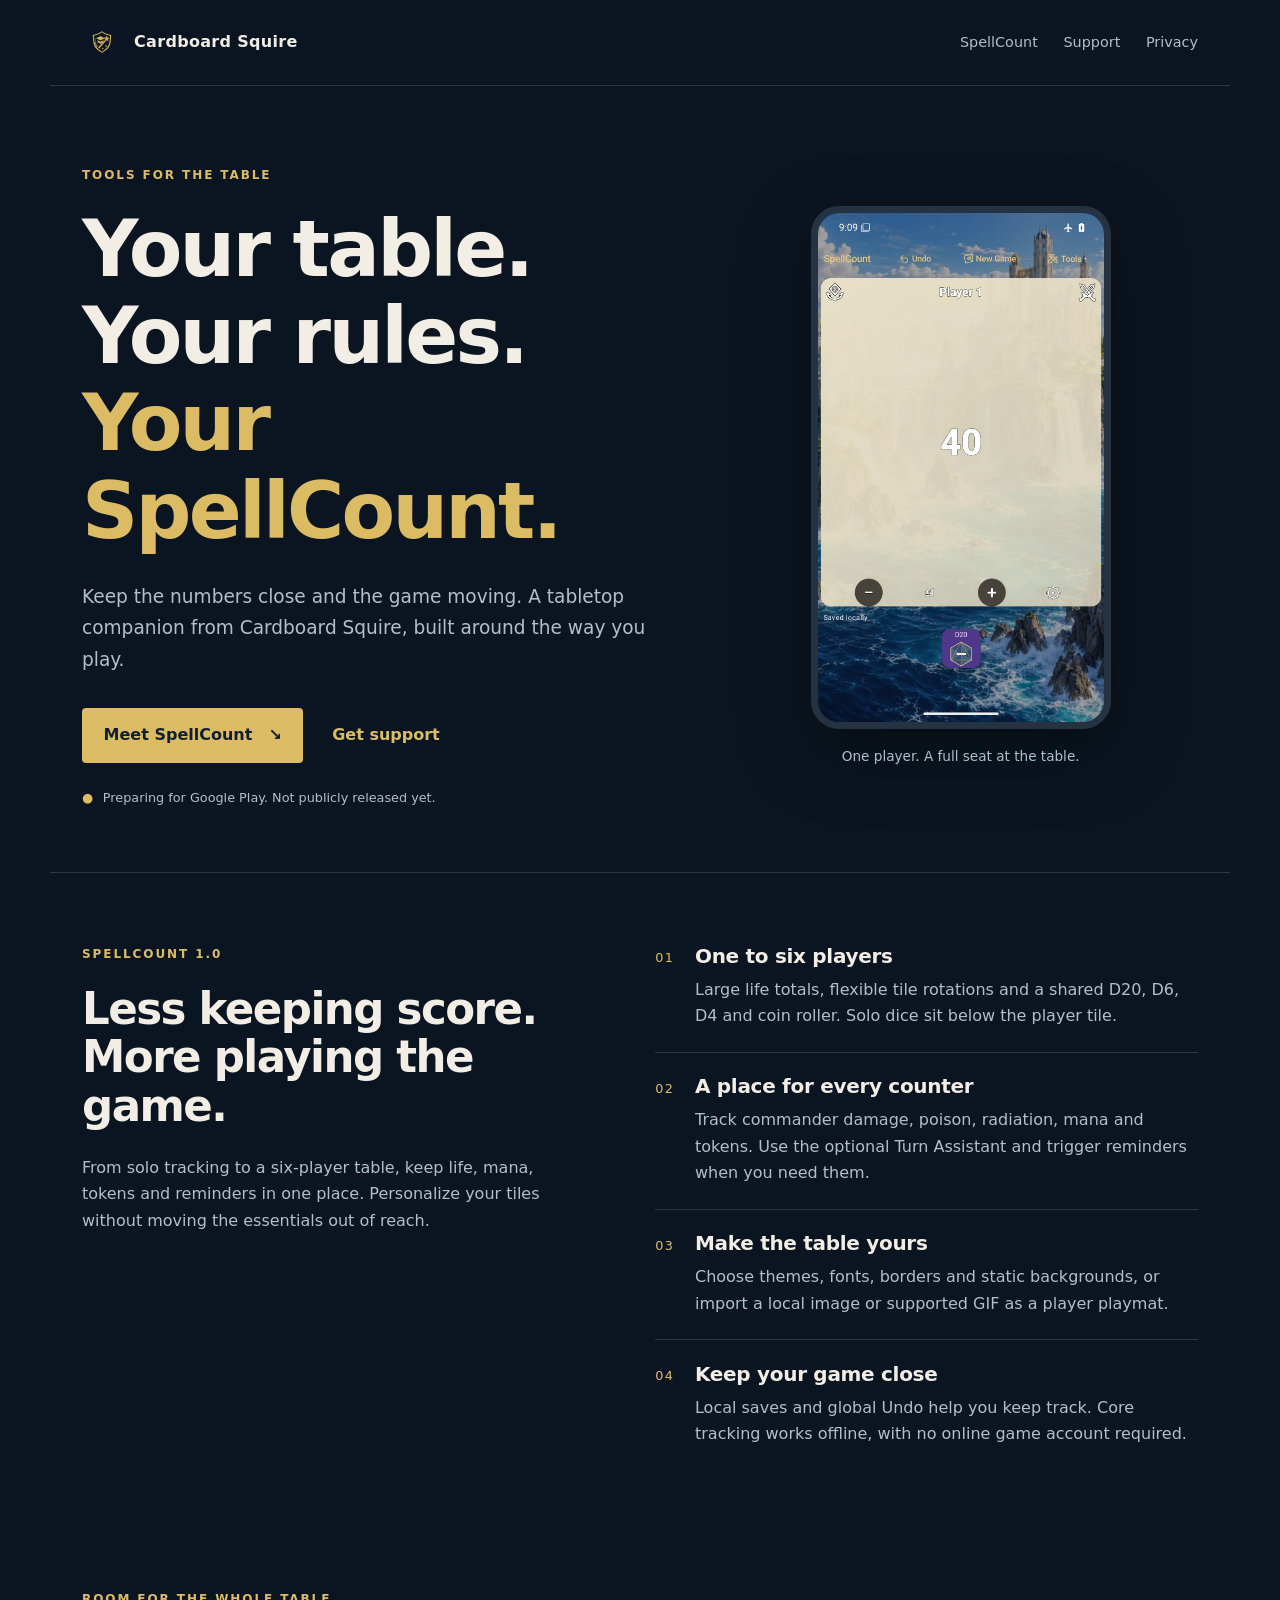
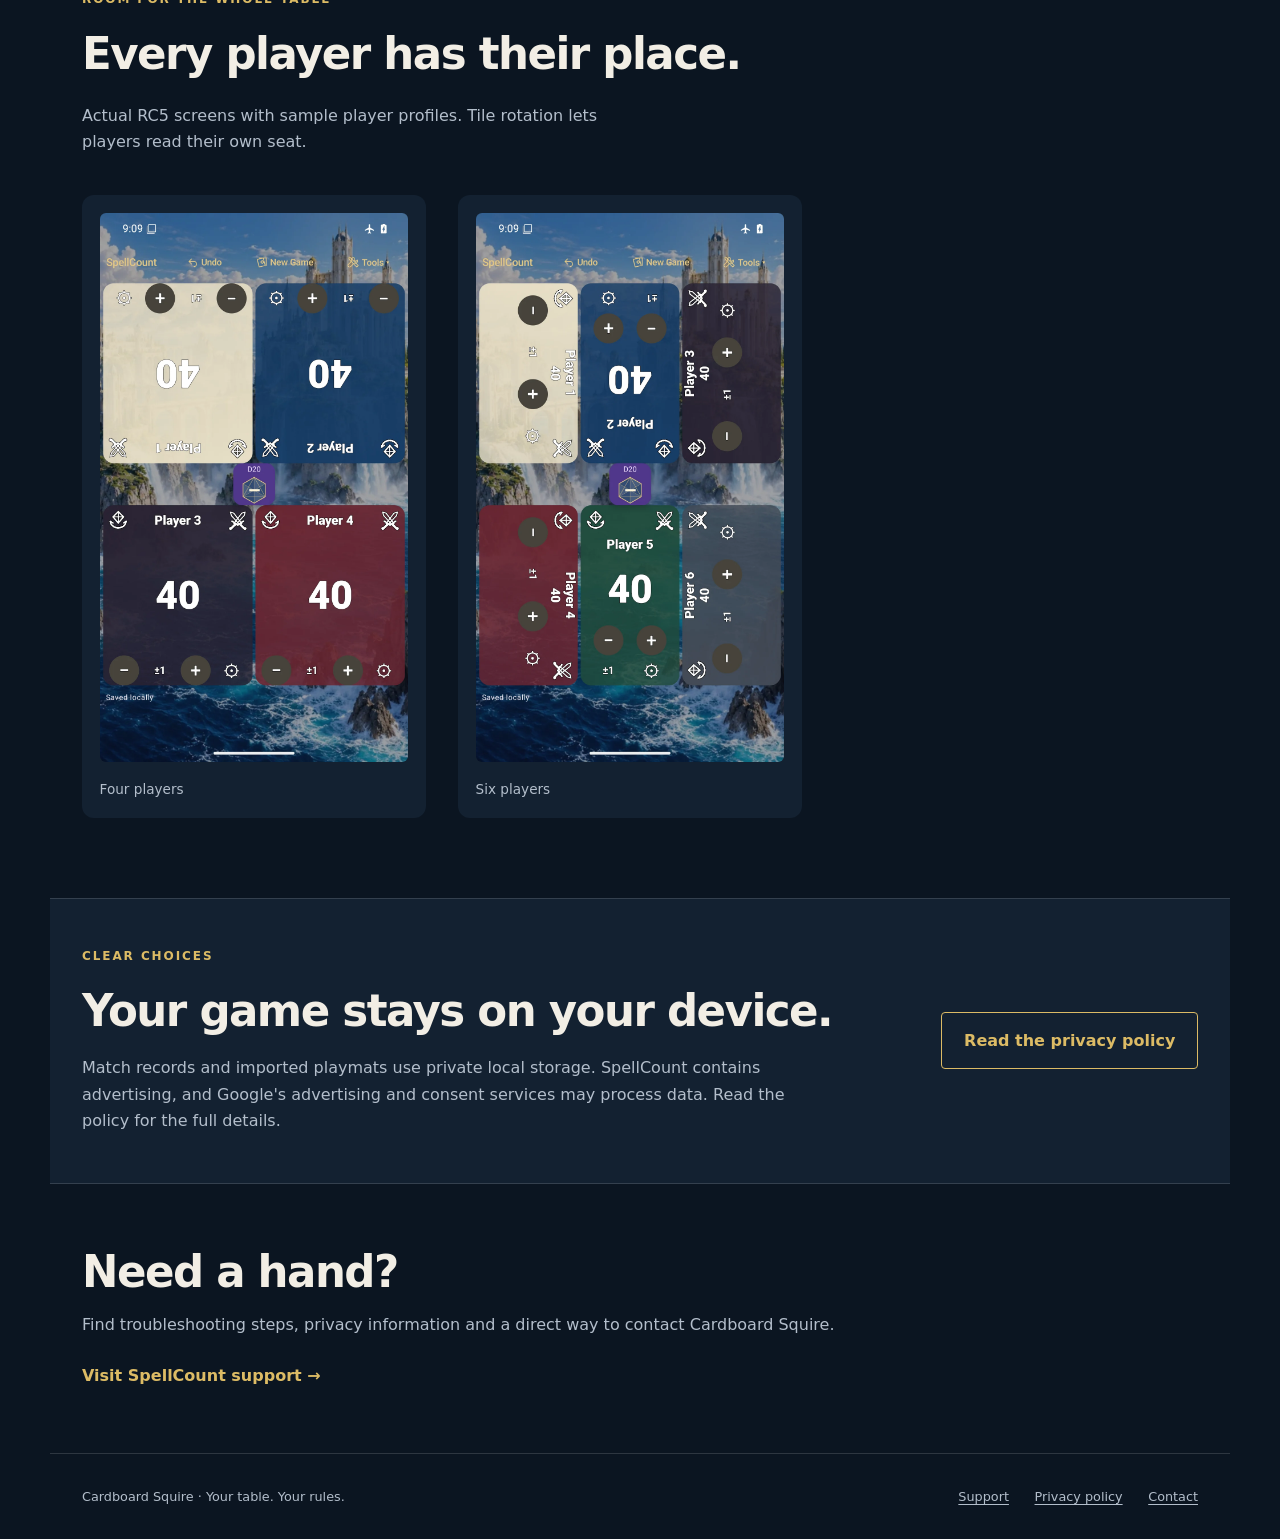
==== index.html @ 97d4a0c2 "Publish Cardboard Squire website and SpellCount support" ====
<!doctype html><html lang="en"><head><meta charset="utf-8"><meta name="viewport" content="width=device-width,initial-scale=1"><meta name="description" content="Meet SpellCount, a local tabletop tracker for one to six players, from Cardboard Squire."><title>Cardboard Squire — SpellCount</title><link rel="icon" href="assets/cardboard-squire.svg" type="image/svg+xml"><link rel="stylesheet" href="style.css"></head><body><a class="skip" href="#main">Skip to content</a><header class="site-header"><a class="brand" href="index.html"><img src="assets/cardboard-squire.svg" alt="" width="40" height="40"><span>Cardboard Squire</span></a><nav aria-label="Main navigation"><a href="index.html#spellcount">SpellCount</a><a href="support.html">Support</a><a href="privacy.html">Privacy</a></nav></header><main id="main"><section class="hero" aria-labelledby="hero-title"><div class="hero-copy"><p class="eyebrow">Tools for the table</p><h1 id="hero-title">Your table.<br>Your rules.<br><span>Your SpellCount.</span></h1><p class="lead">Keep the numbers close and the game moving. A tabletop companion from Cardboard Squire, built around the way you play.</p><div class="actions"><a class="button" href="#spellcount">Meet SpellCount <span aria-hidden="true">↘</span></a><a class="text-link" href="support.html">Get support</a></div><p class="release-status"><span aria-hidden="true">●</span> Preparing for Google Play. Not publicly released yet.</p></div><figure class="hero-phone"><div class="phone-shell"><img src="assets/spellcount-1-players.webp" alt="SpellCount solo layout with a large life total and a separate D20 button below the tile" width="1080" height="1920" fetchpriority="high"></div><figcaption>One player. A full seat at the table.</figcaption></figure></section><section class="product" id="spellcount" aria-labelledby="product-title"><div class="section-heading"><p class="eyebrow">SpellCount 1.0</p><h2 id="product-title">Less keeping score.<br>More playing the game.</h2><p>From solo tracking to a six-player table, keep life, mana, tokens and reminders in one place. Personalize your tiles without moving the essentials out of reach.</p></div><div class="feature-list"><article><span class="feature-number">01</span><div><h3>One to six players</h3><p>Large life totals, flexible tile rotations and a shared D20, D6, D4 and coin roller. Solo dice sit below the player tile.</p></div></article><article><span class="feature-number">02</span><div><h3>A place for every counter</h3><p>Track commander damage, poison, radiation, mana and tokens. Use the optional Turn Assistant and trigger reminders when you need them.</p></div></article><article><span class="feature-number">03</span><div><h3>Make the table yours</h3><p>Choose themes, fonts, borders and static backgrounds, or import a local image or supported GIF as a player playmat.</p></div></article><article><span class="feature-number">04</span><div><h3>Keep your game close</h3><p>Local saves and global Undo help you keep track. Core tracking works offline, with no online game account required.</p></div></article></div></section><section class="table-gallery" aria-labelledby="gallery-title"><div class="section-heading"><p class="eyebrow">Room for the whole table</p><h2 id="gallery-title">Every player has their place.</h2><p>Actual RC5 screens with sample player profiles. Tile rotation lets players read their own seat.</p></div><div class="gallery-grid"><figure><img loading="lazy" src="assets/spellcount-4-players.webp" alt="Four-player SpellCount layout with rotated opponent tiles and a shared central dice button" width="1080" height="1920"><figcaption>Four players</figcaption></figure><figure><img loading="lazy" src="assets/spellcount-6-players.webp" alt="Six-player SpellCount layout arranged around a shared dice button" width="1080" height="1920"><figcaption>Six players</figcaption></figure></div></section><section class="privacy-band" aria-labelledby="privacy-title"><div><p class="eyebrow">Clear choices</p><h2 id="privacy-title">Your game stays on your device.</h2><p>Match records and imported playmats use private local storage. SpellCount contains advertising, and Google's advertising and consent services may process data. Read the policy for the full details.</p></div><a class="button secondary" href="privacy.html">Read the privacy policy</a></section><section class="support-band"><h2>Need a hand?</h2><p>Find troubleshooting steps, privacy information and a direct way to contact Cardboard Squire.</p><a class="text-link" href="support.html">Visit SpellCount support →</a></section></main><footer class="site-footer"><span>Cardboard Squire · Your table. Your rules.</span><div><a href="support.html">Support</a><a href="privacy.html">Privacy policy</a><a href="mailto:cardboardsquire@gmail.com">Contact</a></div></footer></body></html>
---- style.css ----
/* Local system fonts only. No scripts, analytics, cookies or remote dependencies. */
:root{color-scheme:dark;--bg:#0b1521;--panel:#132131;--gold:#dcbb65;--ink:#f2eee5;--muted:#b3becb;--line:#ffffff24}*{box-sizing:border-box}html{scroll-behavior:smooth;scroll-padding-top:2rem}body{margin:0;background:var(--bg);color:var(--ink);font:1rem/1.65 system-ui,-apple-system,"Segoe UI",sans-serif}a{color:inherit;text-underline-offset:.25em}a:focus-visible,summary:focus-visible{outline:3px solid var(--gold);outline-offset:5px}img{max-width:100%;height:auto}h1,h2,h3,p,figure{margin:0}h1,h2,h3{line-height:1.12;letter-spacing:-.035em}h1{font-size:clamp(3rem,6.1vw,5.75rem);font-weight:650}h2{font-size:clamp(2rem,3.4vw,3.2rem);font-weight:600}h3{font-size:1.25rem;letter-spacing:-.015em}.site-header,.site-footer,main{max-width:1180px;margin:auto}.site-header{padding:1.4rem 2rem;display:flex;align-items:center;justify-content:space-between;border-bottom:1px solid var(--line);gap:1.5rem}.brand{display:flex;gap:.75rem;align-items:center;text-decoration:none;font-weight:650;letter-spacing:.02em}.brand img{border-radius:8px}.site-header nav,.site-footer div{display:flex;gap:1.6rem}.site-header nav a{font-size:.9rem;text-decoration:none;color:var(--muted)}.site-header nav a:hover,.text-link:hover{color:var(--gold)}.hero{display:grid;grid-template-columns:1.25fr 1fr;align-items:center;gap:3rem;padding:5rem 2rem 4rem}.eyebrow{font-size:.75rem;letter-spacing:.16em;text-transform:uppercase;color:var(--gold);font-weight:650;margin-bottom:1.25rem}h1 span{color:var(--gold)}.lead{font-size:1.16rem;max-width:38rem;color:var(--muted);margin-top:1.6rem;line-height:1.7}.actions{display:flex;gap:1.8rem;align-items:center;flex-wrap:wrap;margin-top:2rem}.button{display:inline-flex;align-items:center;justify-content:center;gap:1rem;padding:.9rem 1.35rem;background:var(--gold);color:#10202f;border-radius:4px;font-weight:650;text-decoration:none;min-height:48px}.button:hover{background:#efd38e}.text-link{font-weight:600;color:var(--gold);text-decoration:none}.release-status{font-size:.8rem;color:var(--muted);margin-top:1.5rem}.release-status span{color:var(--gold);padding-right:.35rem}.hero-phone{text-align:center}.phone-shell{max-width:300px;margin:auto;border:7px solid #253241;border-radius:28px;overflow:hidden;background:#101218;box-shadow:0 24px 70px #0006}.phone-shell img{display:block}figcaption{font-size:.85rem;color:var(--muted);margin-top:1rem}.product{padding:4.5rem 2rem;display:grid;grid-template-columns:1fr 1.1fr;gap:5rem;border-top:1px solid var(--line)}.section-heading>p:last-child{color:var(--muted);max-width:36rem;margin-top:1.5rem}.feature-list article{display:flex;gap:1.3rem;padding:1.4rem 0;border-top:1px solid var(--line)}.feature-list article:first-child{padding-top:0;border:0}.feature-number{color:var(--gold);font-size:.8rem;letter-spacing:.1em;padding-top:.15rem}.feature-list article p{color:var(--muted);margin-top:.6rem}.table-gallery{padding:3rem 2rem 5rem}.gallery-grid{display:grid;grid-template-columns:1fr 1fr;gap:2rem;margin-top:2.5rem;max-width:720px}.gallery-grid figure{background:var(--panel);padding:1.1rem;border-radius:12px}.gallery-grid img{display:block;border-radius:6px}.privacy-band{display:grid;grid-template-columns:1fr auto;gap:3rem;align-items:center;padding:3rem 2rem;background:var(--panel);border-top:1px solid var(--line);border-bottom:1px solid var(--line)}.privacy-band p:last-child{color:var(--muted);margin-top:1.25rem;max-width:44rem}.secondary{background:transparent;color:var(--gold);border:1px solid var(--gold)}.secondary:hover{color:#10202f}.support-band{padding:4rem 2rem}.support-band p{color:var(--muted);margin:1rem 0 1.5rem}.site-footer{padding:2rem;display:flex;justify-content:space-between;gap:1rem;border-top:1px solid var(--line);font-size:.8rem;color:var(--muted)}.skip{position:absolute;top:-5rem;left:1rem;background:var(--gold);padding:.5rem;color:#10202f;z-index:2}.skip:focus{top:1rem}.support-page{padding:4rem 2rem;max-width:900px}.support-intro .button{margin-top:1.8rem}.faq{padding:4rem 0 2rem}.faq h2{margin-bottom:1.5rem}details{border-top:1px solid var(--line);padding:1.2rem 0}summary{font-weight:600;cursor:pointer;padding:.3rem 0;min-height:44px}details p{color:var(--muted);margin-top:.8rem;max-width:45rem}.contact-panel{padding:2rem;background:var(--panel);border-radius:8px}.contact-panel p{color:var(--muted);margin:1rem 0}.contact-panel a{overflow-wrap:anywhere}@media(max-width:760px){.site-header{padding:1rem 1.25rem;align-items:flex-start;flex-direction:column;gap:1rem}.site-header nav{gap:1.5rem}.hero{grid-template-columns:1fr;padding:3rem 1.25rem;gap:3rem}.hero-phone{max-width:280px;margin:auto}.product{grid-template-columns:1fr;gap:2.5rem;padding:3rem 1.25rem}.table-gallery{padding:2rem 1.25rem 3rem}.gallery-grid{gap:.8rem}.gallery-grid figure{padding:.6rem}.privacy-band{grid-template-columns:1fr;padding:2.5rem 1.25rem;gap:1.5rem}.privacy-band .button{justify-self:start}.support-band{padding:3rem 1.25rem}.site-footer{padding:1.5rem 1.25rem;flex-direction:column}.site-footer div{flex-wrap:wrap;gap:1.25rem}.support-page{padding:3rem 1.25rem}.contact-panel{padding:1.5rem}h1{font-size:clamp(2.8rem,11vw,4.5rem)}}@media(prefers-reduced-motion:reduce){html{scroll-behavior:auto}}
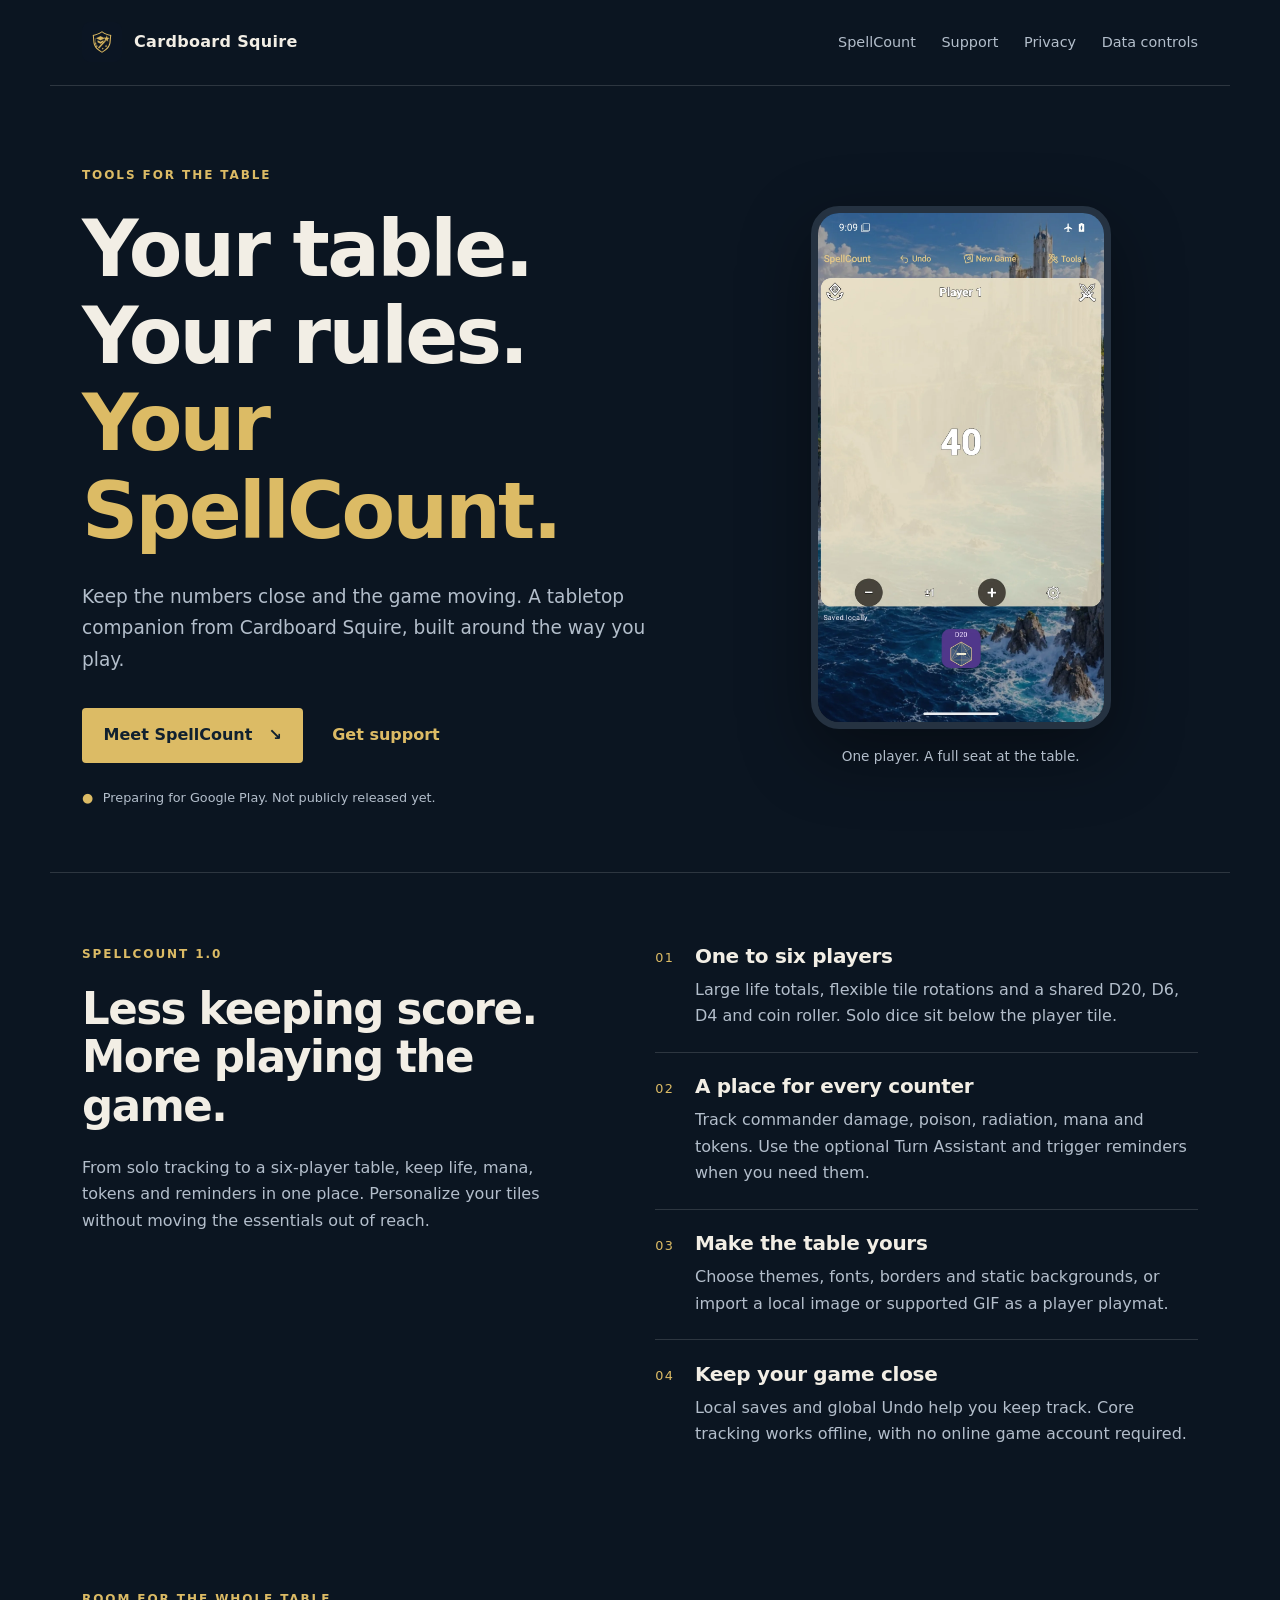
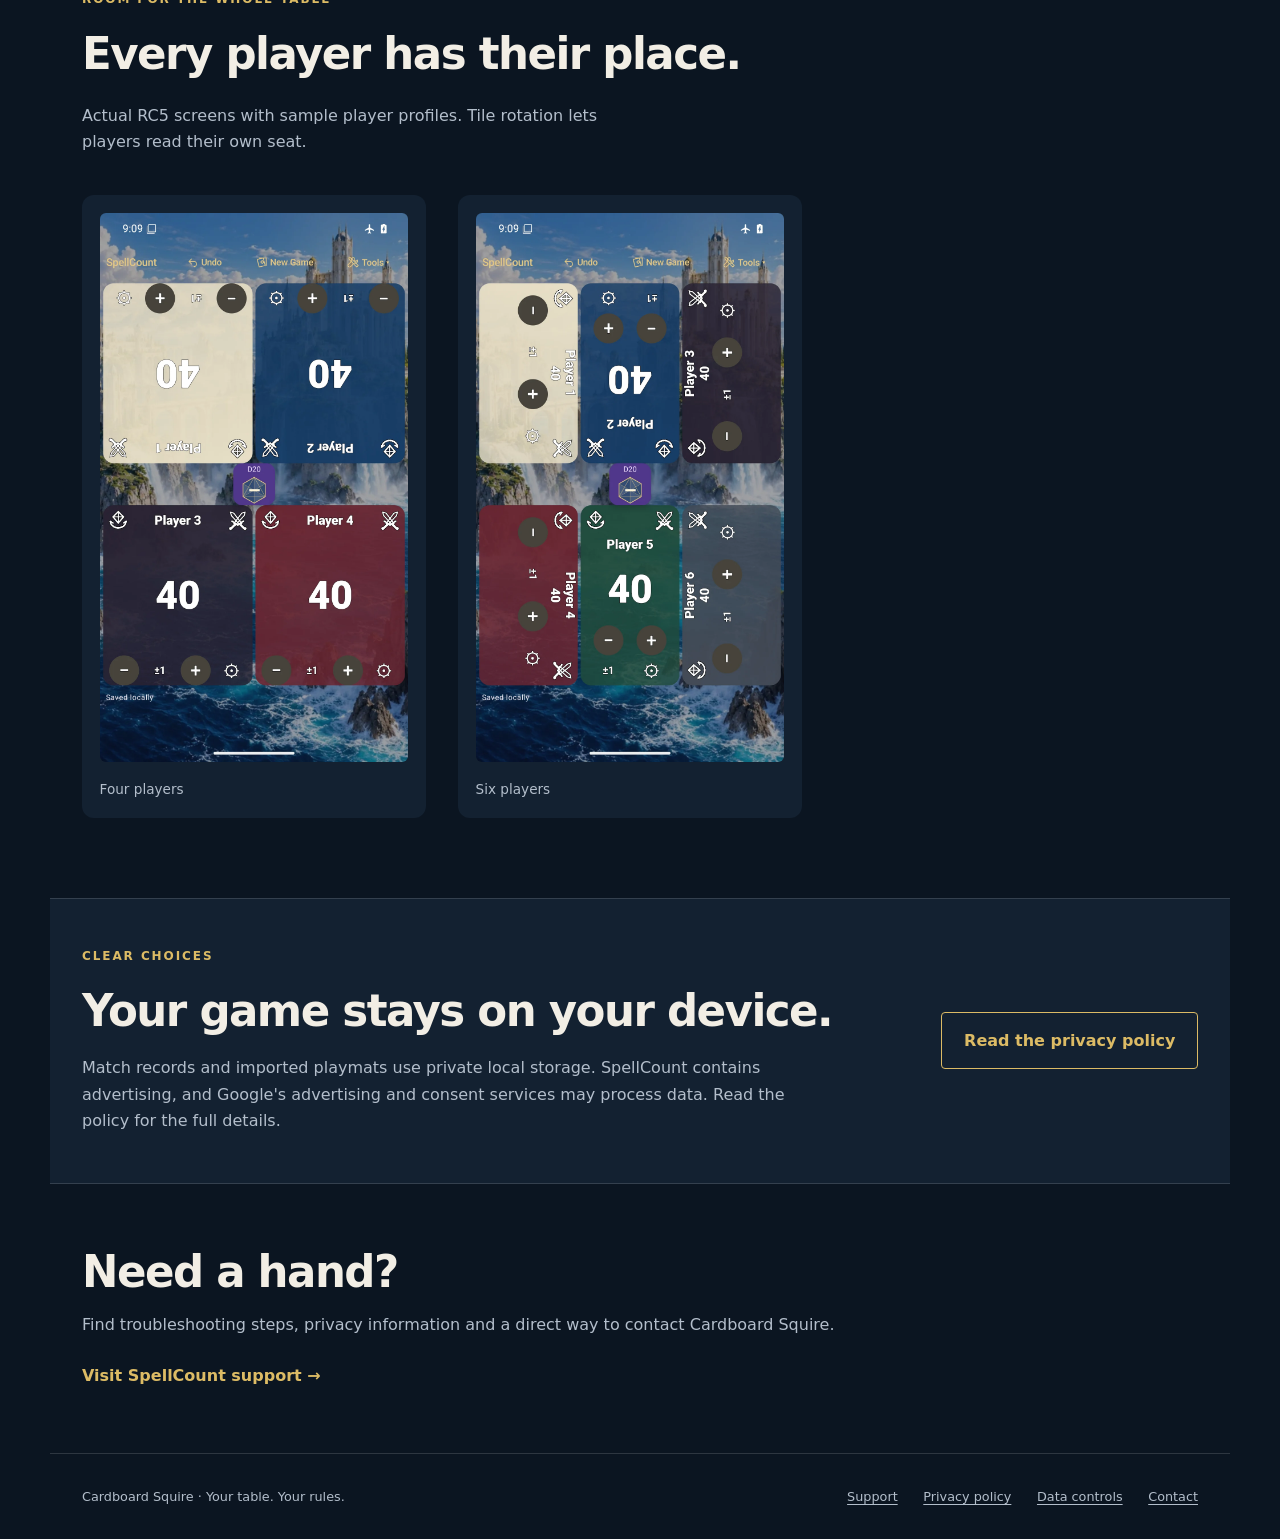
==== commit e5f0938f: "Publish clear SpellCount data controls and navigation" ====
--- a/index.html
+++ b/index.html
@@ -1 +1 @@
-<!doctype html><html lang="en"><head><meta charset="utf-8"><meta name="viewport" content="width=device-width,initial-scale=1"><meta name="description" content="Meet SpellCount, a local tabletop tracker for one to six players, from Cardboard Squire."><title>Cardboard Squire — SpellCount</title><link rel="icon" href="assets/cardboard-squire.svg" type="image/svg+xml"><link rel="stylesheet" href="style.css"></head><body><a class="skip" href="#main">Skip to content</a><header class="site-header"><a class="brand" href="index.html"><img src="assets/cardboard-squire.svg" alt="" width="40" height="40"><span>Cardboard Squire</span></a><nav aria-label="Main navigation"><a href="index.html#spellcount">SpellCount</a><a href="support.html">Support</a><a href="privacy.html">Privacy</a></nav></header><main id="main"><section class="hero" aria-labelledby="hero-title"><div class="hero-copy"><p class="eyebrow">Tools for the table</p><h1 id="hero-title">Your table.<br>Your rules.<br><span>Your SpellCount.</span></h1><p class="lead">Keep the numbers close and the game moving. A tabletop companion from Cardboard Squire, built around the way you play.</p><div class="actions"><a class="button" href="#spellcount">Meet SpellCount <span aria-hidden="true">↘</span></a><a class="text-link" href="support.html">Get support</a></div><p class="release-status"><span aria-hidden="true">●</span> Preparing for Google Play. Not publicly released yet.</p></div><figure class="hero-phone"><div class="phone-shell"><img src="assets/spellcount-1-players.webp" alt="SpellCount solo layout with a large life total and a separate D20 button below the tile" width="1080" height="1920" fetchpriority="high"></div><figcaption>One player. A full seat at the table.</figcaption></figure></section><section class="product" id="spellcount" aria-labelledby="product-title"><div class="section-heading"><p class="eyebrow">SpellCount 1.0</p><h2 id="product-title">Less keeping score.<br>More playing the game.</h2><p>From solo tracking to a six-player table, keep life, mana, tokens and reminders in one place. Personalize your tiles without moving the essentials out of reach.</p></div><div class="feature-list"><article><span class="feature-number">01</span><div><h3>One to six players</h3><p>Large life totals, flexible tile rotations and a shared D20, D6, D4 and coin roller. Solo dice sit below the player tile.</p></div></article><article><span class="feature-number">02</span><div><h3>A place for every counter</h3><p>Track commander damage, poison, radiation, mana and tokens. Use the optional Turn Assistant and trigger reminders when you need them.</p></div></article><article><span class="feature-number">03</span><div><h3>Make the table yours</h3><p>Choose themes, fonts, borders and static backgrounds, or import a local image or supported GIF as a player playmat.</p></div></article><article><span class="feature-number">04</span><div><h3>Keep your game close</h3><p>Local saves and global Undo help you keep track. Core tracking works offline, with no online game account required.</p></div></article></div></section><section class="table-gallery" aria-labelledby="gallery-title"><div class="section-heading"><p class="eyebrow">Room for the whole table</p><h2 id="gallery-title">Every player has their place.</h2><p>Actual RC5 screens with sample player profiles. Tile rotation lets players read their own seat.</p></div><div class="gallery-grid"><figure><img loading="lazy" src="assets/spellcount-4-players.webp" alt="Four-player SpellCount layout with rotated opponent tiles and a shared central dice button" width="1080" height="1920"><figcaption>Four players</figcaption></figure><figure><img loading="lazy" src="assets/spellcount-6-players.webp" alt="Six-player SpellCount layout arranged around a shared dice button" width="1080" height="1920"><figcaption>Six players</figcaption></figure></div></section><section class="privacy-band" aria-labelledby="privacy-title"><div><p class="eyebrow">Clear choices</p><h2 id="privacy-title">Your game stays on your device.</h2><p>Match records and imported playmats use private local storage. SpellCount contains advertising, and Google's advertising and consent services may process data. Read the policy for the full details.</p></div><a class="button secondary" href="privacy.html">Read the privacy policy</a></section><section class="support-band"><h2>Need a hand?</h2><p>Find troubleshooting steps, privacy information and a direct way to contact Cardboard Squire.</p><a class="text-link" href="support.html">Visit SpellCount support →</a></section></main><footer class="site-footer"><span>Cardboard Squire · Your table. Your rules.</span><div><a href="support.html">Support</a><a href="privacy.html">Privacy policy</a><a href="mailto:cardboardsquire@gmail.com">Contact</a></div></footer></body></html>+<!doctype html><html lang="en"><head><meta charset="utf-8"><meta name="viewport" content="width=device-width,initial-scale=1"><meta name="description" content="Meet SpellCount, a local tabletop tracker for one to six players, from Cardboard Squire."><title>Cardboard Squire — SpellCount</title><link rel="icon" href="assets/cardboard-squire.svg" type="image/svg+xml"><link rel="stylesheet" href="style.css"></head><body><a class="skip" href="#main">Skip to content</a><header class="site-header"><a class="brand" href="index.html"><img src="assets/cardboard-squire.svg" alt="" width="40" height="40"><span>Cardboard Squire</span></a><nav aria-label="Main navigation"><a href="index.html#spellcount">SpellCount</a><a href="support.html">Support</a><a href="privacy.html">Privacy</a><a href="data-controls.html">Data controls</a></nav></header><main id="main"><section class="hero" aria-labelledby="hero-title"><div class="hero-copy"><p class="eyebrow">Tools for the table</p><h1 id="hero-title">Your table.<br>Your rules.<br><span>Your SpellCount.</span></h1><p class="lead">Keep the numbers close and the game moving. A tabletop companion from Cardboard Squire, built around the way you play.</p><div class="actions"><a class="button" href="#spellcount">Meet SpellCount <span aria-hidden="true">↘</span></a><a class="text-link" href="support.html">Get support</a></div><p class="release-status"><span aria-hidden="true">●</span> Preparing for Google Play. Not publicly released yet.</p></div><figure class="hero-phone"><div class="phone-shell"><img src="assets/spellcount-1-players.webp" alt="SpellCount solo layout with a large life total and a separate D20 button below the tile" width="1080" height="1920" fetchpriority="high"></div><figcaption>One player. A full seat at the table.</figcaption></figure></section><section class="product" id="spellcount" aria-labelledby="product-title"><div class="section-heading"><p class="eyebrow">SpellCount 1.0</p><h2 id="product-title">Less keeping score.<br>More playing the game.</h2><p>From solo tracking to a six-player table, keep life, mana, tokens and reminders in one place. Personalize your tiles without moving the essentials out of reach.</p></div><div class="feature-list"><article><span class="feature-number">01</span><div><h3>One to six players</h3><p>Large life totals, flexible tile rotations and a shared D20, D6, D4 and coin roller. Solo dice sit below the player tile.</p></div></article><article><span class="feature-number">02</span><div><h3>A place for every counter</h3><p>Track commander damage, poison, radiation, mana and tokens. Use the optional Turn Assistant and trigger reminders when you need them.</p></div></article><article><span class="feature-number">03</span><div><h3>Make the table yours</h3><p>Choose themes, fonts, borders and static backgrounds, or import a local image or supported GIF as a player playmat.</p></div></article><article><span class="feature-number">04</span><div><h3>Keep your game close</h3><p>Local saves and global Undo help you keep track. Core tracking works offline, with no online game account required.</p></div></article></div></section><section class="table-gallery" aria-labelledby="gallery-title"><div class="section-heading"><p class="eyebrow">Room for the whole table</p><h2 id="gallery-title">Every player has their place.</h2><p>Actual RC5 screens with sample player profiles. Tile rotation lets players read their own seat.</p></div><div class="gallery-grid"><figure><img loading="lazy" src="assets/spellcount-4-players.webp" alt="Four-player SpellCount layout with rotated opponent tiles and a shared central dice button" width="1080" height="1920"><figcaption>Four players</figcaption></figure><figure><img loading="lazy" src="assets/spellcount-6-players.webp" alt="Six-player SpellCount layout arranged around a shared dice button" width="1080" height="1920"><figcaption>Six players</figcaption></figure></div></section><section class="privacy-band" aria-labelledby="privacy-title"><div><p class="eyebrow">Clear choices</p><h2 id="privacy-title">Your game stays on your device.</h2><p>Match records and imported playmats use private local storage. SpellCount contains advertising, and Google's advertising and consent services may process data. Read the policy for the full details.</p></div><a class="button secondary" href="privacy.html">Read the privacy policy</a></section><section class="support-band"><h2>Need a hand?</h2><p>Find troubleshooting steps, privacy information and a direct way to contact Cardboard Squire.</p><a class="text-link" href="support.html">Visit SpellCount support →</a></section></main><footer class="site-footer"><span>Cardboard Squire · Your table. Your rules.</span><div><a href="support.html">Support</a><a href="privacy.html">Privacy policy</a><a href="data-controls.html">Data controls</a><a href="mailto:cardboardsquire@gmail.com">Contact</a></div></footer></body></html>
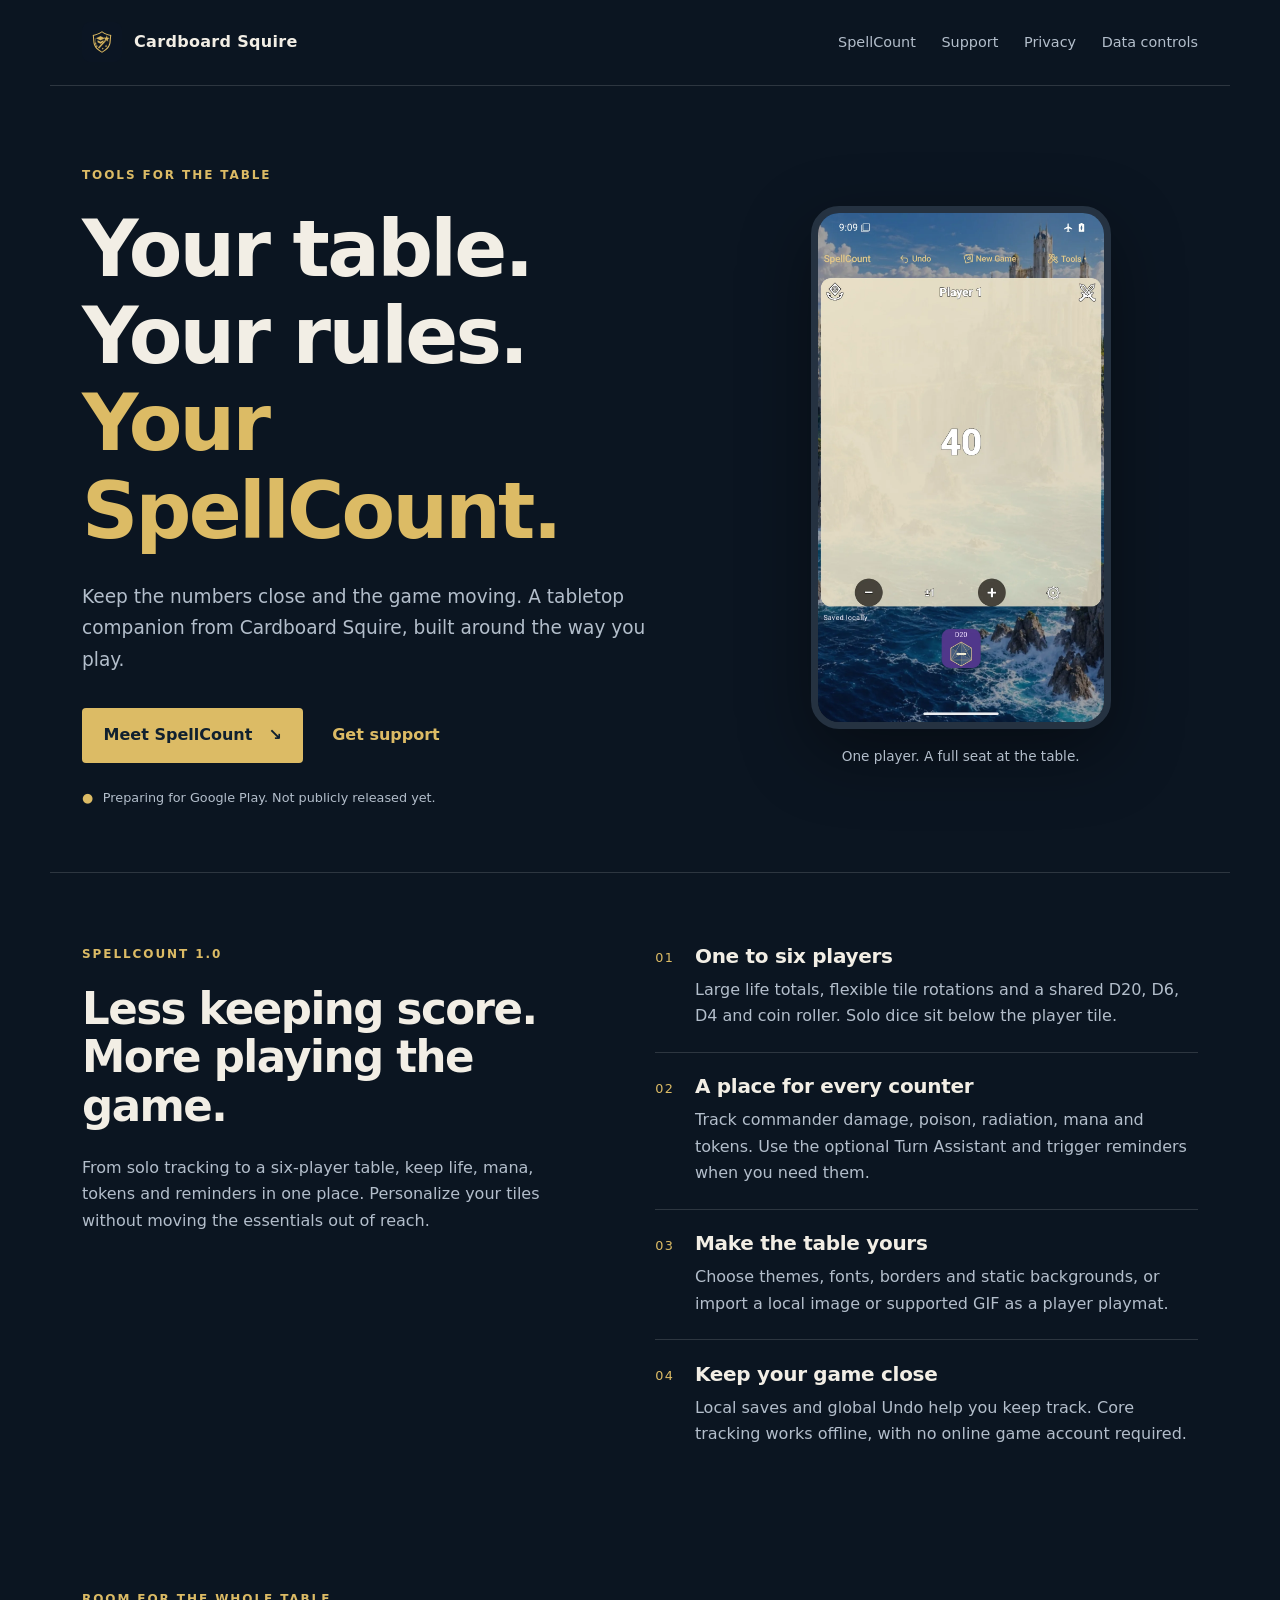
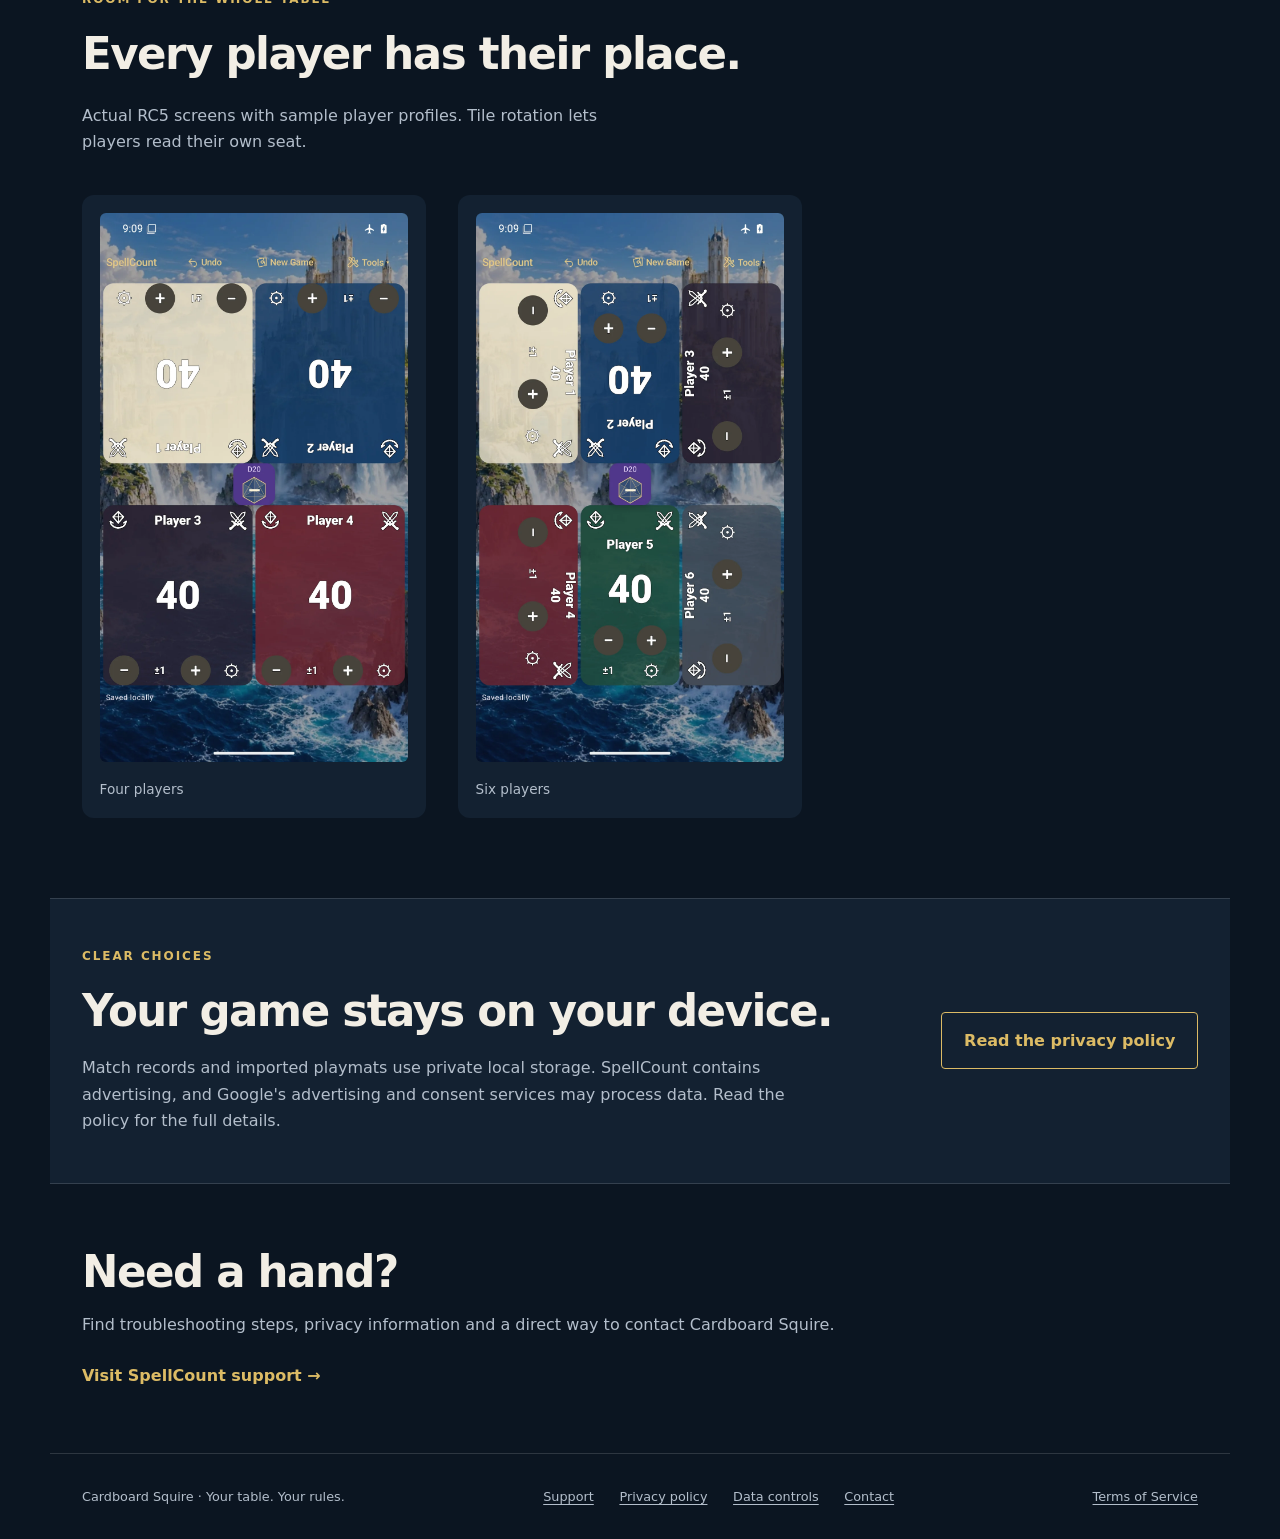
==== commit 9fd70679: "Publish approved SpellCount terms of service" ====
--- a/index.html
+++ b/index.html
@@ -1 +1 @@
-<!doctype html><html lang="en"><head><meta charset="utf-8"><meta name="viewport" content="width=device-width,initial-scale=1"><meta name="description" content="Meet SpellCount, a local tabletop tracker for one to six players, from Cardboard Squire."><title>Cardboard Squire — SpellCount</title><link rel="icon" href="assets/cardboard-squire.svg" type="image/svg+xml"><link rel="stylesheet" href="style.css"></head><body><a class="skip" href="#main">Skip to content</a><header class="site-header"><a class="brand" href="index.html"><img src="assets/cardboard-squire.svg" alt="" width="40" height="40"><span>Cardboard Squire</span></a><nav aria-label="Main navigation"><a href="index.html#spellcount">SpellCount</a><a href="support.html">Support</a><a href="privacy.html">Privacy</a><a href="data-controls.html">Data controls</a></nav></header><main id="main"><section class="hero" aria-labelledby="hero-title"><div class="hero-copy"><p class="eyebrow">Tools for the table</p><h1 id="hero-title">Your table.<br>Your rules.<br><span>Your SpellCount.</span></h1><p class="lead">Keep the numbers close and the game moving. A tabletop companion from Cardboard Squire, built around the way you play.</p><div class="actions"><a class="button" href="#spellcount">Meet SpellCount <span aria-hidden="true">↘</span></a><a class="text-link" href="support.html">Get support</a></div><p class="release-status"><span aria-hidden="true">●</span> Preparing for Google Play. Not publicly released yet.</p></div><figure class="hero-phone"><div class="phone-shell"><img src="assets/spellcount-1-players.webp" alt="SpellCount solo layout with a large life total and a separate D20 button below the tile" width="1080" height="1920" fetchpriority="high"></div><figcaption>One player. A full seat at the table.</figcaption></figure></section><section class="product" id="spellcount" aria-labelledby="product-title"><div class="section-heading"><p class="eyebrow">SpellCount 1.0</p><h2 id="product-title">Less keeping score.<br>More playing the game.</h2><p>From solo tracking to a six-player table, keep life, mana, tokens and reminders in one place. Personalize your tiles without moving the essentials out of reach.</p></div><div class="feature-list"><article><span class="feature-number">01</span><div><h3>One to six players</h3><p>Large life totals, flexible tile rotations and a shared D20, D6, D4 and coin roller. Solo dice sit below the player tile.</p></div></article><article><span class="feature-number">02</span><div><h3>A place for every counter</h3><p>Track commander damage, poison, radiation, mana and tokens. Use the optional Turn Assistant and trigger reminders when you need them.</p></div></article><article><span class="feature-number">03</span><div><h3>Make the table yours</h3><p>Choose themes, fonts, borders and static backgrounds, or import a local image or supported GIF as a player playmat.</p></div></article><article><span class="feature-number">04</span><div><h3>Keep your game close</h3><p>Local saves and global Undo help you keep track. Core tracking works offline, with no online game account required.</p></div></article></div></section><section class="table-gallery" aria-labelledby="gallery-title"><div class="section-heading"><p class="eyebrow">Room for the whole table</p><h2 id="gallery-title">Every player has their place.</h2><p>Actual RC5 screens with sample player profiles. Tile rotation lets players read their own seat.</p></div><div class="gallery-grid"><figure><img loading="lazy" src="assets/spellcount-4-players.webp" alt="Four-player SpellCount layout with rotated opponent tiles and a shared central dice button" width="1080" height="1920"><figcaption>Four players</figcaption></figure><figure><img loading="lazy" src="assets/spellcount-6-players.webp" alt="Six-player SpellCount layout arranged around a shared dice button" width="1080" height="1920"><figcaption>Six players</figcaption></figure></div></section><section class="privacy-band" aria-labelledby="privacy-title"><div><p class="eyebrow">Clear choices</p><h2 id="privacy-title">Your game stays on your device.</h2><p>Match records and imported playmats use private local storage. SpellCount contains advertising, and Google's advertising and consent services may process data. Read the policy for the full details.</p></div><a class="button secondary" href="privacy.html">Read the privacy policy</a></section><section class="support-band"><h2>Need a hand?</h2><p>Find troubleshooting steps, privacy information and a direct way to contact Cardboard Squire.</p><a class="text-link" href="support.html">Visit SpellCount support →</a></section></main><footer class="site-footer"><span>Cardboard Squire · Your table. Your rules.</span><div><a href="support.html">Support</a><a href="privacy.html">Privacy policy</a><a href="data-controls.html">Data controls</a><a href="mailto:cardboardsquire@gmail.com">Contact</a></div></footer></body></html>+<!doctype html><html lang="en"><head><meta charset="utf-8"><meta name="viewport" content="width=device-width,initial-scale=1"><meta name="description" content="Meet SpellCount, a local tabletop tracker for one to six players, from Cardboard Squire."><title>Cardboard Squire — SpellCount</title><link rel="icon" href="assets/cardboard-squire.svg" type="image/svg+xml"><link rel="stylesheet" href="style.css"></head><body><a class="skip" href="#main">Skip to content</a><header class="site-header"><a class="brand" href="index.html"><img src="assets/cardboard-squire.svg" alt="" width="40" height="40"><span>Cardboard Squire</span></a><nav aria-label="Main navigation"><a href="index.html#spellcount">SpellCount</a><a href="support.html">Support</a><a href="privacy.html">Privacy</a><a href="data-controls.html">Data controls</a></nav></header><main id="main"><section class="hero" aria-labelledby="hero-title"><div class="hero-copy"><p class="eyebrow">Tools for the table</p><h1 id="hero-title">Your table.<br>Your rules.<br><span>Your SpellCount.</span></h1><p class="lead">Keep the numbers close and the game moving. A tabletop companion from Cardboard Squire, built around the way you play.</p><div class="actions"><a class="button" href="#spellcount">Meet SpellCount <span aria-hidden="true">↘</span></a><a class="text-link" href="support.html">Get support</a></div><p class="release-status"><span aria-hidden="true">●</span> Preparing for Google Play. Not publicly released yet.</p></div><figure class="hero-phone"><div class="phone-shell"><img src="assets/spellcount-1-players.webp" alt="SpellCount solo layout with a large life total and a separate D20 button below the tile" width="1080" height="1920" fetchpriority="high"></div><figcaption>One player. A full seat at the table.</figcaption></figure></section><section class="product" id="spellcount" aria-labelledby="product-title"><div class="section-heading"><p class="eyebrow">SpellCount 1.0</p><h2 id="product-title">Less keeping score.<br>More playing the game.</h2><p>From solo tracking to a six-player table, keep life, mana, tokens and reminders in one place. Personalize your tiles without moving the essentials out of reach.</p></div><div class="feature-list"><article><span class="feature-number">01</span><div><h3>One to six players</h3><p>Large life totals, flexible tile rotations and a shared D20, D6, D4 and coin roller. Solo dice sit below the player tile.</p></div></article><article><span class="feature-number">02</span><div><h3>A place for every counter</h3><p>Track commander damage, poison, radiation, mana and tokens. Use the optional Turn Assistant and trigger reminders when you need them.</p></div></article><article><span class="feature-number">03</span><div><h3>Make the table yours</h3><p>Choose themes, fonts, borders and static backgrounds, or import a local image or supported GIF as a player playmat.</p></div></article><article><span class="feature-number">04</span><div><h3>Keep your game close</h3><p>Local saves and global Undo help you keep track. Core tracking works offline, with no online game account required.</p></div></article></div></section><section class="table-gallery" aria-labelledby="gallery-title"><div class="section-heading"><p class="eyebrow">Room for the whole table</p><h2 id="gallery-title">Every player has their place.</h2><p>Actual RC5 screens with sample player profiles. Tile rotation lets players read their own seat.</p></div><div class="gallery-grid"><figure><img loading="lazy" src="assets/spellcount-4-players.webp" alt="Four-player SpellCount layout with rotated opponent tiles and a shared central dice button" width="1080" height="1920"><figcaption>Four players</figcaption></figure><figure><img loading="lazy" src="assets/spellcount-6-players.webp" alt="Six-player SpellCount layout arranged around a shared dice button" width="1080" height="1920"><figcaption>Six players</figcaption></figure></div></section><section class="privacy-band" aria-labelledby="privacy-title"><div><p class="eyebrow">Clear choices</p><h2 id="privacy-title">Your game stays on your device.</h2><p>Match records and imported playmats use private local storage. SpellCount contains advertising, and Google's advertising and consent services may process data. Read the policy for the full details.</p></div><a class="button secondary" href="privacy.html">Read the privacy policy</a></section><section class="support-band"><h2>Need a hand?</h2><p>Find troubleshooting steps, privacy information and a direct way to contact Cardboard Squire.</p><a class="text-link" href="support.html">Visit SpellCount support →</a></section></main><footer class="site-footer"><span>Cardboard Squire · Your table. Your rules.</span><div><a href="support.html">Support</a><a href="privacy.html">Privacy policy</a><a href="data-controls.html">Data controls</a><a href="mailto:cardboardsquire@gmail.com">Contact</a></div><a href="terms.html">Terms of Service</a></footer></body></html>
--- a/style.css
+++ b/style.css
@@ -1,2 +1,2 @@
-/* Local system fonts only. No scripts, analytics, cookies or remote dependencies. */
+/* Local system fonts. Support form behavior is in feedback.js; no analytics. */
 :root{color-scheme:dark;--bg:#0b1521;--panel:#132131;--gold:#dcbb65;--ink:#f2eee5;--muted:#b3becb;--line:#ffffff24}*{box-sizing:border-box}html{scroll-behavior:smooth;scroll-padding-top:2rem}body{margin:0;background:var(--bg);color:var(--ink);font:1rem/1.65 system-ui,-apple-system,"Segoe UI",sans-serif}a{color:inherit;text-underline-offset:.25em}a:focus-visible,summary:focus-visible{outline:3px solid var(--gold);outline-offset:5px}img{max-width:100%;height:auto}h1,h2,h3,p,figure{margin:0}h1,h2,h3{line-height:1.12;letter-spacing:-.035em}h1{font-size:clamp(3rem,6.1vw,5.75rem);font-weight:650}h2{font-size:clamp(2rem,3.4vw,3.2rem);font-weight:600}h3{font-size:1.25rem;letter-spacing:-.015em}.site-header,.site-footer,main{max-width:1180px;margin:auto}.site-header{padding:1.4rem 2rem;display:flex;align-items:center;justify-content:space-between;border-bottom:1px solid var(--line);gap:1.5rem}.brand{display:flex;gap:.75rem;align-items:center;text-decoration:none;font-weight:650;letter-spacing:.02em}.brand img{border-radius:8px}.site-header nav,.site-footer div{display:flex;gap:1.6rem}.site-header nav a{font-size:.9rem;text-decoration:none;color:var(--muted)}.site-header nav a:hover,.text-link:hover{color:var(--gold)}.hero{display:grid;grid-template-columns:1.25fr 1fr;align-items:center;gap:3rem;padding:5rem 2rem 4rem}.eyebrow{font-size:.75rem;letter-spacing:.16em;text-transform:uppercase;color:var(--gold);font-weight:650;margin-bottom:1.25rem}h1 span{color:var(--gold)}.lead{font-size:1.16rem;max-width:38rem;color:var(--muted);margin-top:1.6rem;line-height:1.7}.actions{display:flex;gap:1.8rem;align-items:center;flex-wrap:wrap;margin-top:2rem}.button{display:inline-flex;align-items:center;justify-content:center;gap:1rem;padding:.9rem 1.35rem;background:var(--gold);color:#10202f;border-radius:4px;font-weight:650;text-decoration:none;min-height:48px}.button:hover{background:#efd38e}.text-link{font-weight:600;color:var(--gold);text-decoration:none}.release-status{font-size:.8rem;color:var(--muted);margin-top:1.5rem}.release-status span{color:var(--gold);padding-right:.35rem}.hero-phone{text-align:center}.phone-shell{max-width:300px;margin:auto;border:7px solid #253241;border-radius:28px;overflow:hidden;background:#101218;box-shadow:0 24px 70px #0006}.phone-shell img{display:block}figcaption{font-size:.85rem;color:var(--muted);margin-top:1rem}.product{padding:4.5rem 2rem;display:grid;grid-template-columns:1fr 1.1fr;gap:5rem;border-top:1px solid var(--line)}.section-heading>p:last-child{color:var(--muted);max-width:36rem;margin-top:1.5rem}.feature-list article{display:flex;gap:1.3rem;padding:1.4rem 0;border-top:1px solid var(--line)}.feature-list article:first-child{padding-top:0;border:0}.feature-number{color:var(--gold);font-size:.8rem;letter-spacing:.1em;padding-top:.15rem}.feature-list article p{color:var(--muted);margin-top:.6rem}.table-gallery{padding:3rem 2rem 5rem}.gallery-grid{display:grid;grid-template-columns:1fr 1fr;gap:2rem;margin-top:2.5rem;max-width:720px}.gallery-grid figure{background:var(--panel);padding:1.1rem;border-radius:12px}.gallery-grid img{display:block;border-radius:6px}.privacy-band{display:grid;grid-template-columns:1fr auto;gap:3rem;align-items:center;padding:3rem 2rem;background:var(--panel);border-top:1px solid var(--line);border-bottom:1px solid var(--line)}.privacy-band p:last-child{color:var(--muted);margin-top:1.25rem;max-width:44rem}.secondary{background:transparent;color:var(--gold);border:1px solid var(--gold)}.secondary:hover{color:#10202f}.support-band{padding:4rem 2rem}.support-band p{color:var(--muted);margin:1rem 0 1.5rem}.site-footer{padding:2rem;display:flex;justify-content:space-between;gap:1rem;border-top:1px solid var(--line);font-size:.8rem;color:var(--muted)}.skip{position:absolute;top:-5rem;left:1rem;background:var(--gold);padding:.5rem;color:#10202f;z-index:2}.skip:focus{top:1rem}.support-page{padding:4rem 2rem;max-width:900px}.support-intro .button{margin-top:1.8rem}.faq{padding:4rem 0 2rem}.faq h2{margin-bottom:1.5rem}details{border-top:1px solid var(--line);padding:1.2rem 0}summary{font-weight:600;cursor:pointer;padding:.3rem 0;min-height:44px}details p{color:var(--muted);margin-top:.8rem;max-width:45rem}.contact-panel{padding:2rem;background:var(--panel);border-radius:8px}.contact-panel p{color:var(--muted);margin:1rem 0}.contact-panel a{overflow-wrap:anywhere}@media(max-width:760px){.site-header{padding:1rem 1.25rem;align-items:flex-start;flex-direction:column;gap:1rem}.site-header nav{gap:1.5rem}.hero{grid-template-columns:1fr;padding:3rem 1.25rem;gap:3rem}.hero-phone{max-width:280px;margin:auto}.product{grid-template-columns:1fr;gap:2.5rem;padding:3rem 1.25rem}.table-gallery{padding:2rem 1.25rem 3rem}.gallery-grid{gap:.8rem}.gallery-grid figure{padding:.6rem}.privacy-band{grid-template-columns:1fr;padding:2.5rem 1.25rem;gap:1.5rem}.privacy-band .button{justify-self:start}.support-band{padding:3rem 1.25rem}.site-footer{padding:1.5rem 1.25rem;flex-direction:column}.site-footer div{flex-wrap:wrap;gap:1.25rem}.support-page{padding:3rem 1.25rem}.contact-panel{padding:1.5rem}h1{font-size:clamp(2.8rem,11vw,4.5rem)}}@media(prefers-reduced-motion:reduce){html{scroll-behavior:auto}}
